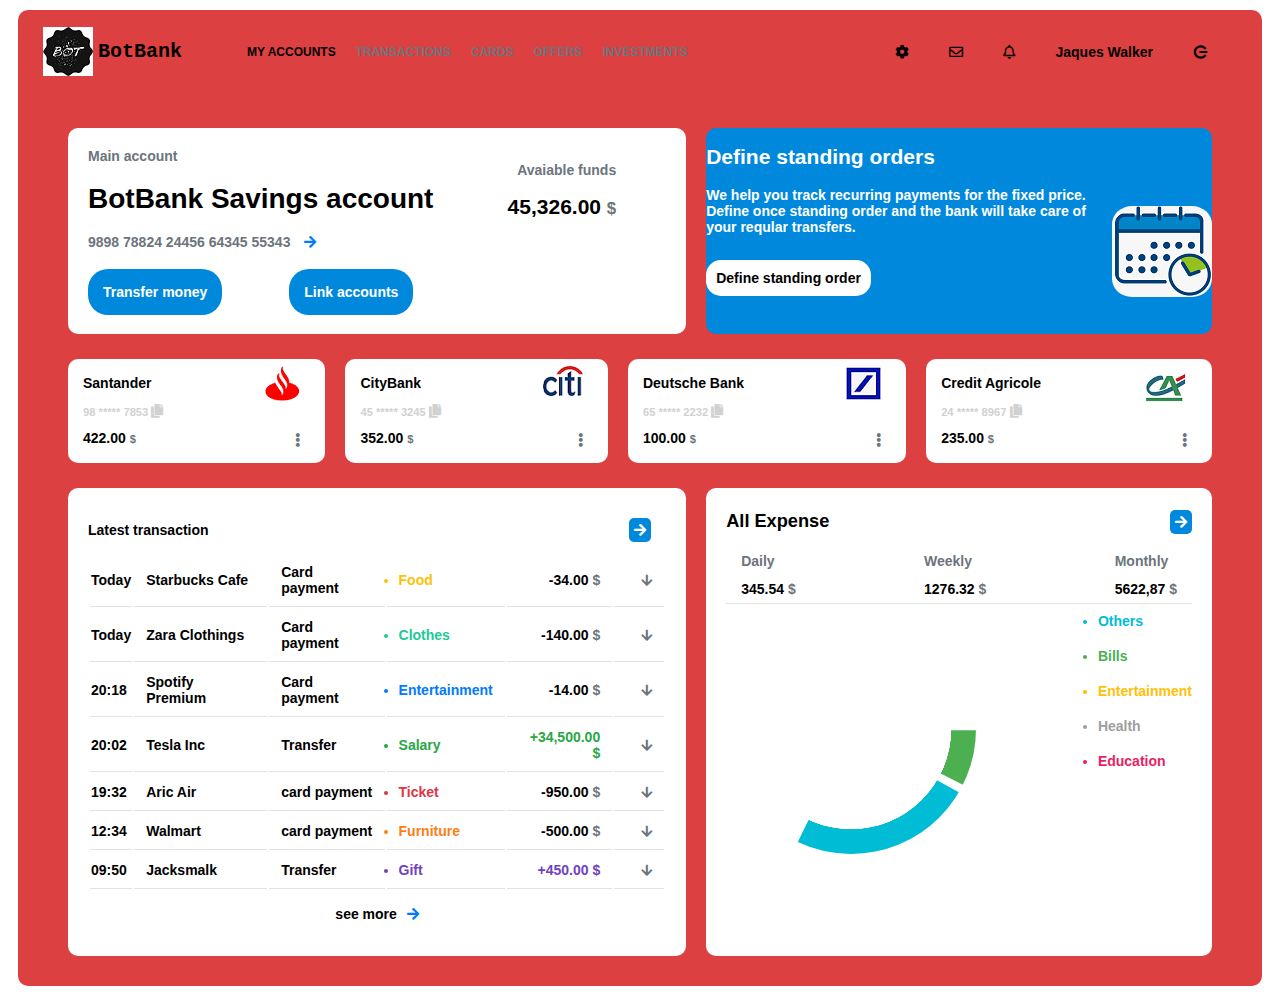
==== index.html @ d10c34f2 "remove unnecessary files" ====
<!DOCTYPE html>
<html>
    <head>
        <title>Bank Application Interface</title>
        <link rel="stylesheet" href="fontawesome/css/all.css">
        <link rel="stylesheet" href="css/style.css">
        <script type="application/javascript" src="js/rpie.js"></script>
    </head>
    <body>
        <div class="container">
            <header class="header-area">
                <div class="details">
                    <nav class="navbar">
                        <div class="brand">
                            <img src="images/bot.PNG" alt="">
                            <p>BotBank</p>
                        </div>
                        <ul>
                            <li class="nav-item"><a href="#" class="nav-link active">My accounts</a></li>
                            <li class="nav-item"><a href="#" class="nav-link">Transactions</a></li>
                            <li class="nav-item"><a href="#" class="nav-link">Cards</a></li>
                            <li class="nav-item"><a href="#" class="nav-link">Offers</a></li>
                            <li class="nav-item"><a href="#" class="nav-link">Investments</a></li>
                        </ul>
                    </nav>
                </div>
                <div class="settings">
                    <a href="#" class="icon"><li class="fas fa-cog"></li></a>
                    <a href="#" class="icon"><li class="far fa-envelope"></li></a>
                    <a href="#" class="icon"><li class="far fa-bell"></li></a>
                    <a href="#" class="icon">Jaques Walker</a>
                    <a href="#" class="icon"><li class="fas fa-power-off fa-rotate-90"></li></a>
                </div>
            </header>

            <main class="main-area">
                <div class="main-top">
                    <div class="top1">
                        <div class="account-details">
                            <div class="main-account">
                                <p class="sec">Main account</p>
                                <h1>BotBank Savings account</h1>
                                <p class="sec">9898 78824 24456 64345 55343  <li class="fas fa-arrow-right arrow"></li></p>
                                <div class="process">
                                    <p><a href="" class="transact">Transfer money</a></p>
                                    <p><a href="" class="transact">Link accounts</a></p>
                                </div>
                            </div>
    
                            <div class="funds">
                                <p class="sec">Avaiable funds</p>
                                <h2>45,326.00 <span class="sec">$</span></h2>
                            </div>
                        </div>
                    </div>

                    <div class="top2">
                        <section class="standard">
                            <div class="standard-info">
                                <h2>Define standing orders</h2>
                                <p class="message">We help you track recurring payments for the fixed price. Define once standing order 
                                    and the bank will take care of your reqular transfers.
                                </p>
                                <p><a href="#">Define standing order</a></p>
                            </div>
                            <div class="track">
                                <span class="next"></span>
                                <span class="next"></span>
                                <span class="next"></span>
                                <img src="images/cal1.PNG" alt="">
                            </div>
                        </section>
                    </div>
                </div>

                <div class="main-middle">
                    <div class="san transactions">
                        <div class="bank-name">
                            <h2>Santander</h2>
                            <p>98 ***** 7853 <li class="fas fa-copy copy"></li></p>
                            <h2 class="amount">422.00 <span class="sec">$</span></h2>
                        </div>
                        <div class="bank-logo">
                            <img src="images/santander.png" alt="">
                            <a href="#"><span class="sec"><li class="fas fa-ellipsis-v"></li></span></a>
                        </div>
                    </div>
                    
                    <div class="citi transactions">
                        <div class="bank-name">
                            <h2>CityBank</h2>
                            <p>45 ***** 3245 <li class="fas fa-copy copy"></li></p>
                            <h2 class="amount">352.00 <span class="sec">$</span></h2>
                        </div>
                        <div class="bank-logo">
                            <img src="images/citi.png" alt="">
                            <a href="#"><span class="sec"><li class="fas fa-ellipsis-v"></li></span></a>
                        </div>
                    </div>

                    <div class="deut transactions">
                        <div class="bank-name">
                            <h2>Deutsche Bank</h2>
                            <p>65 ***** 2232 <li class="fas fa-copy copy"></li></p>
                            <h2 class="amount">100.00 <span class="sec">$</span></h2>
                        </div>
                        <div class="bank-logo">
                            <img src="images/deutsche.png" alt="">
                            <a href="#"><span class="sec"><li class="fas fa-ellipsis-v"></li></span></a>
                        </div>
                    </div>
                    
                    <div class="agrico transactions">
                        <div class="bank-name">
                            <h2>Credit Agricole</h2>
                            <p>24 ***** 8967 <li class="fas fa-copy copy"></li></p>
                            <h2 class="amount">235.00 <span class="sec">$</span></h2>
                        </div>
                        <div class="bank-logo">
                            <img src="images/agricole.png" alt="">
                            <a href="#"><span class="sec"><li class="fas fa-ellipsis-v"></li></span></a>
                        </div>
                    </div>
                </div>

                <div class="main-bottom">
                    <div class="latest-transaction">
                        <div class="top-latest">
                            <p>Latest transaction</p>
                            <a href=""><li class="fas fa-arrow-right box-arrow"></li></a>
                        </div>
                        
                        <div class="history-table">
                            <table class="transaction-table">
                                <tr>
                                    <th>Today</th>
                                    <td>Starbucks Cafe</td>
                                    <td>Card payment</td>
                                    <td class="color1"><li>Food</li></td>
                                    <td class="money">-34.00 <span class="sec">$</span></td>
                                    <td><a href=""><li class="fas fa-arrow-down sec2"></li></a></td>
                                </tr>
    
                                <tr>
                                    <th>Today</th>
                                    <td>Zara Clothings</td>
                                    <td>Card payment</td>
                                    <td class="color2"><li>Clothes</li></td>
                                    <td class="money">-140.00 <span class="sec">$</span></td>
                                    <td><a href=""><li class="fas fa-arrow-down sec2"></li></a></td>
                                </tr>
                                <tr>
                                    <th>20:18</th>
                                    <td>Spotify Premium</td>
                                    <td>Card payment</td>
                                    <td class="color3"><li>Entertainment</li></td>
                                    <td class="money">-14.00 <span class="sec">$</span></td>
                                    <td><a href=""><li class="fas fa-arrow-down sec2"></li></a></td>
                                </tr>
                                <tr>
                                    <th>20:02</th>
                                    <td>Tesla Inc</td>
                                    <td>Transfer</td>
                                    <td class="color4"><li>Salary</li></td>
                                    <td class="money color4">+34,500.00 <span class="sec color4">$</span></td>
                                    <td><a href=""><li class="fas fa-arrow-down sec2"></li></a></td>
                                </tr>
                                
                                <tr>
                                    <th>19:32</th>
                                    <td>Aric Air</td>
                                    <td>card payment</td>
                                    <td class="color5"><li>Ticket</li></td>
                                    <td class="money">-950.00 <span class="sec">$</span></td>
                                    <td><a href=""><li class="fas fa-arrow-down sec2"></li></a></td>
                                </tr>
                                
                                <tr>
                                    <th>12:34</th>
                                    <td>Walmart</td>
                                    <td>card payment</td>
                                    <td class="color6"><li>Furniture</li></td>
                                    <td class="money">-500.00 <span class="sec">$</span></td>
                                    <td><a href=""><li class="fas fa-arrow-down sec2"></li></a></td>
                                </tr>
                                
                                <tr>
                                    <th>09:50</th>
                                    <td>Jacksmalk</td>
                                    <td>Transfer</td>
                                    <td class="color7"><li>Gift</li></td>
                                    <td class="money color7">+450.00 <span class="sec color7">$</span></td>
                                    <td><a href=""><li class="fas fa-arrow-down sec2"></li></a></td>
                                </tr>
                            </table>
                        </div>

                        <div class="bottom-latest">
                            <p><a href="">see more<li class="fas fa-arrow-right arrow"></li></a></p>
                            
                        </div>
                    </div>

                    <div class="expense">
                        <div class="expense-bar">
                            <h2>All expense</h2>
                            <a href=""><li class="fas fa-arrow-right box-arrow"></li></a>
                        </div>

                        <div class="expense-summary">
                            <div>
                                <li class="sec">Daily</li>
                                <li>345.54 <span class="sec">$</span></li>
                            </div>
                            <div>
                                <li class="sec">Weekly</li>
                                <li>1276.32 <span class="sec">$</span></li>
                            </div>
                            <div>
                                <li class="sec">Monthly</li>
                                <li>5622,87 <span class="sec">$</span></li>
                            </div>
                        </div>

                        <div class="expense-chart">
                            <div class="false-For-Bottom-Text">	
                                <div class="mypiechart">	
                                    <canvas id="myCanvas5" width="250" height="250"></canvas>
                                </div>
                            </div>
                            <div class="chart-list">
                                <li class="first">Others</li>
                                <li class="second">Bills</li>
                                <li class="third">Entertainment</li>
                                <li class="fourth">Health</li>
                                <li class="fifth">Education</li>
                            </div>
                        </div>
                    </div>
                </div>
            </main>
        </div>
        <script type="text/javascript">
            var obj5 = {
						values: [15, 50, 20, 85, 30],
						colors: ['#4CAF50', '#00BCD4', '#E91E63', '#FFC107', '#9E9E9E'],
						animation: true,
						doughnutHoleSize: 80,
						doughnutHoleColor: '#fff',
						offset: 5
					  };
		    generatePieGraph('myCanvas5', obj5);
        </script>
    </body>
</html>
---- css/style.css ----
@import "header.css";
@import "cards.css";
@import "account-section.css";
@import "transaction-history.css";
:root {
  --blue: #007bff;
  --indigo: #6610f2;
  --purple: #6f42c1;
  --pink: #e83e8c;
  --red: #dc3545;
  --orange: #fd7e14;
  --yellow: #ffc107;
  --green: #28a745;
  --teal: #20c997;
  --cyan: #17a2b8;
  --white: #fff;
  --gray: #6c757d;
  --gray-dark: #343a40;
  --primary: #007bff;
  --secondary: #6c757d;
  --success: #28a745;
  --info: #17a2b8;
  --warning: #ffc107;
  --danger: #dc3545;
  --light: #f8f9fa;
  --dark: #343a40;
  --black: #000000;
  --font-family-sans-serif: -apple-system, BlinkMacSystemFont, "Segoe UI",
    Roboto, "Helvetica Neue", Arial, sans-serif, "Apple Color Emoji",
    "Segoe UI Emoji", "Segoe UI Symbol", "Noto Color Emoji";
  --font-family-monospace: SFMono-Regular, Menlo, Monaco, Consolas,
    "Liberation Mono", "Courier New", monospace;
}
*,
::after,
::before {
  box-sizing: border-box;
}
body {
  font-family: var(--font-family-sans-serif);
  font-size: 14px;
  font-weight: 600;
  text-align: left;
  background-color: #ffffff;
}
.container {
  min-width: 1024px;
  margin: 10px;
  padding: 10px 25px;
  border-radius: 10px;
  display: flex;
  flex-wrap: wrap;
  flex-direction: column;
  justify-content: center;
  background-color: #dd4040;
}
.main-area {
  padding: 20px 25px;
}
.header-area {
  top: 0;
  display: flex;
  flex-wrap: wrap;
  justify-content: space-between;
  align-items: center;
}
a {
  text-decoration: none;
}
.navbar {
  display: flex;
  align-items: center;
}
.brand {
  display: flex;
  align-items: center;
}
.brand > p {
  padding-left: 5px;
  font-size: 20px;
  font-weight: 600;
  font-family: var(--font-family-monospace);
  color: black;
}
.navbar > ul {
  list-style: none;
  display: flex;
  margin-left: 15px;
}
.nav-link {
  color: var(--secondary);
}
.nav-item {
  padding: 0px 10px;
  font-size: 12px;
  text-transform: uppercase;
  color: var(--secondary);
}
.nav-item > a:hover {
  color: black;
  font-weight: 400;
}
.active {
  color: black;
}
.settings {
  display: flex;
  margin-right: 10px;
}
.icon {
  padding: 0px 20px;
  color: var(--black);
}

.main-top {
  display: grid;
  grid-template-columns: 1.1fr 0.9fr;
  grid-gap: 20px;
  margin-top: 25px;
}
.main-account p {
  display: inline;
}
.top1 {
  grid-column: 1/2;
  background-color: var(--white);
  border-radius: 10px;
  padding: 20px;
}
.account-details {
  display: flex;
  justify-content: space-between;
}
.sec {
  color: var(--secondary);
}
h2 > .sec {
  color: var(--secondary);
  font-weight: 600;
  font-size: 0.8em;
}
.arrow {
  color: var(--primary);
  margin-left: 10px;
}
.process {
  margin-top: 20px;
  display: flex;
  justify-content: space-between;
  align-items: center;
}
.process > a {
  color: var(--white);
}
.transact {
  padding: 15px;
  margin-right: 20px;
  border-radius: 20px;
  outline: none;
  background-color: #0088dd;
  color: var(--white);
}
.funds {
  margin-right: 50px;
  text-align: right;
}
.top2 {
  grid-column: 2/3;
  background-color: #0088dd;
  border-radius: 10px;
}
.standard {
  display: flex;
  justify-content: space-around;
  align-items: center;
}
.standard-info {
  color: var(--white);
}
.standard-info > .message {
  margin-bottom: 35px;
}
.standard-info p > a {
  background-color: var(--white);
  color: var(--black);
  padding: 10px;
  border-radius: 15px;
  outline: none;
  align-self: flex-end;
}
.track {
  align-self: flex-end;
}
.track > img {
  border-radius: 20%;
}
.main-middle {
  display: grid;
  grid-gap: 20px;
  grid-template-columns: 25%, 25%, 25%, 25%;
}
.san {
  grid-column: 1/2;
}
.citi {
  grid-column: 2/3;
}
.deut {
  grid-column: 3/4;
}
.agrico {
  grid-column: 4/5;
}
.transactions {
  margin-top: 25px;
  display: flex;
  justify-content: space-between;
  padding: 5px 15px;
  background-color: var(--white);
  border-radius: 10px;
}
.bank-name > h2 {
  font-size: 1em;
}
.copy {
  color: #d1d1d1;
}
.bank-name p {
  display: inline;
  color: #d1d1d1;
  font-size: 0.8em;
}
.bank-logo {
  display: flex;
  flex-direction: column;
  justify-content: space-between;
  align-items: flex-end;
  padding: 10px;
}
.bank-logo > img {
  align-self: flex-start;
  position: relative;
  bottom: 8px;
}
.main-bottom {
  display: grid;
  grid-template-columns: 1.1fr 0.9fr;
  grid-gap: 20px;
  margin-top: 25px;
}
.latest-transaction {
  grid-column: 1/2;
  background-color: #fff;
  border-radius: 10px;
  padding: 20px;
}
.top-latest {
  display: flex;
  justify-content: space-between;
  align-items: center;
  margin-right: 15px;
}
.box-arrow {
  color: var(--white);
  background-color: #0088dd;
  padding: 5px;
  border-radius: 5px;
}
.transaction-table td {
  padding: 10px 12px;
}
.transaction-table th,
.transaction-table td {
  border-bottom: 1px solid #e2e2e2;
}
.money {
  text-align: right;
}
.sec2 {
  color: var(--secondary);
  margin-left: 15px;
  font-size: 0.8rem;
}
.color1 {
  color: var(--yellow);
}
.color2 {
  color: var(--teal);
}
.color3 {
  color: var(--blue);
}
.color4 {
  color: var(--success);
}
.color5 {
  color: var(--danger);
}
.color6 {
  color: var(--orange);
}
.color7 {
  color: var(--purple);
}
.bottom-latest {
  text-align: center;
}
.bottom-latest > p {
  display: inline-block;
}
.bottom-latest p > a {
  cursor: pointer;
  color: var(--black);
}
.expense {
  grid-column: 2/3;
  background-color: #fff;
  border-radius: 10px;
  padding: 8px 20px;
  display: flex;
  flex-direction: column;
}
.expense-bar {
  text-transform: capitalize;
  display: flex;
  align-items: center;
  justify-content: space-between;
}
.expense-summary {
  text-transform: capitalize;
  line-height: 2em;
  display: flex;
  align-items: center;
  justify-content: space-between;
  padding: 0px 15px;
  border-bottom: 1px solid #e2e2e2;
}
.expense-bar h2 {
  font-size: 1.3em;
}
.expense-summary div {
  list-style: none;
}
.first {
  color: #00bcd4;
}
.second {
  color: #4caf50;
}
.third {
  color: #ffc107;
}
.fourth {
  color: #9e9e9e;
}
.fifth {
  color: #e91e63;
}
.expense-chart {
  display: flex;
  justify-content: space-between;
  flex-wrap: nowrap;
}
.chart-list {
  line-height: 2.5em;
}
@media (max-width: 600px) {
  .main-top {
    display: grid;
    grid-gap: 10px;
    grid-template-columns: 1fr;
    grid-template-rows: auto, auto;
  }
  .top2 {
    grid-column: 1/2;
    grid-row: 2/3;
  }
}
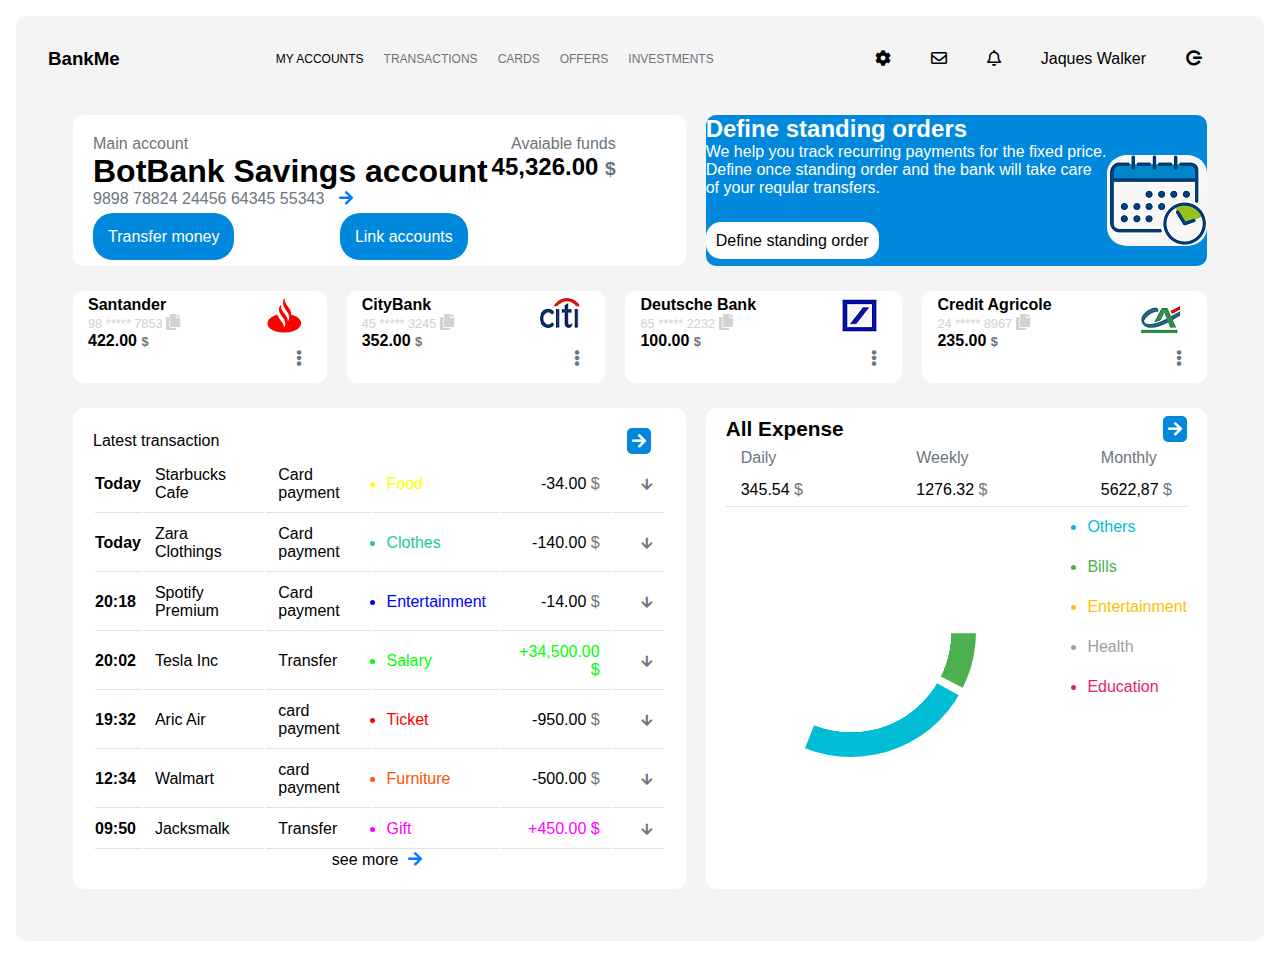
==== commit 16e3b391: ":rocket: remove extra unused colors" ====
--- a/index.html
+++ b/index.html
@@ -1,255 +1,313 @@
 <!DOCTYPE html>
 <html>
-    <head>
-        <title>Bank Application Interface</title>
-        <link rel="stylesheet" href="fontawesome/css/all.css">
-        <link rel="stylesheet" href="css/style.css">
-        <script type="application/javascript" src="js/rpie.js"></script>
-    </head>
-    <body>
-        <div class="container">
-            <header class="header-area">
-                <div class="details">
-                    <nav class="navbar">
-                        <div class="brand">
-                            <img src="images/bot.PNG" alt="">
-                            <p>BotBank</p>
-                        </div>
-                        <ul>
-                            <li class="nav-item"><a href="#" class="nav-link active">My accounts</a></li>
-                            <li class="nav-item"><a href="#" class="nav-link">Transactions</a></li>
-                            <li class="nav-item"><a href="#" class="nav-link">Cards</a></li>
-                            <li class="nav-item"><a href="#" class="nav-link">Offers</a></li>
-                            <li class="nav-item"><a href="#" class="nav-link">Investments</a></li>
-                        </ul>
-                    </nav>
+  <head>
+    <title>Banking Interface</title>
+    <link rel="stylesheet" href="css/all.css" />
+    <link rel="stylesheet" href="css/style.css" />
+
+    <script type="application/javascript" src="js/rpie.js"></script>
+  </head>
+  <body>
+    <!-- Application Container -->
+    <div class="container">
+      <!-- Navigation Section -->
+      <div class="navigation">
+        <div class="brand">
+          <h3>BankMe</h3>
+        </div>
+        <div class="features">
+          <nav class="navbar">
+            <ul>
+              <li class="nav-item">
+                <a href="#" class="nav-link active">My accounts</a>
+              </li>
+              <li class="nav-item">
+                <a href="#" class="nav-link">Transactions</a>
+              </li>
+              <li class="nav-item"><a href="#" class="nav-link">Cards</a></li>
+              <li class="nav-item"><a href="#" class="nav-link">Offers</a></li>
+              <li class="nav-item">
+                <a href="#" class="nav-link">Investments</a>
+              </li>
+            </ul>
+          </nav>
+        </div>
+        <div class="settings">
+          <a href="#" class="icon"><li class="fas fa-cog"></li></a>
+          <a href="#" class="icon"><li class="far fa-envelope"></li></a>
+          <a href="#" class="icon"><li class="far fa-bell"></li></a>
+          <a href="#" class="icon">Jaques Walker</a>
+          <a href="#" class="icon"
+            ><li class="fas fa-power-off fa-rotate-90"></li
+          ></a>
+        </div>
+      </div>
+      <!-- ---------- Navigation Section ends here ---------- -->
+
+      <main class="main-area">
+        <div class="main-top">
+          <div class="top1">
+            <div class="account-details">
+              <div class="main-account">
+                <p class="sec">Main account</p>
+                <h1>BotBank Savings account</h1>
+                <p class="sec">
+                  9898 78824 24456 64345 55343
+                  <li class="fas fa-arrow-right arrow"></li>
+                </p>
+                <div class="process">
+                  <p><a href="" class="transact">Transfer money</a></p>
+                  <p><a href="" class="transact">Link accounts</a></p>
                 </div>
-                <div class="settings">
-                    <a href="#" class="icon"><li class="fas fa-cog"></li></a>
-                    <a href="#" class="icon"><li class="far fa-envelope"></li></a>
-                    <a href="#" class="icon"><li class="far fa-bell"></li></a>
-                    <a href="#" class="icon">Jaques Walker</a>
-                    <a href="#" class="icon"><li class="fas fa-power-off fa-rotate-90"></li></a>
+              </div>
+
+              <div class="funds">
+                <p class="sec">Avaiable funds</p>
+                <h2>45,326.00 <span class="sec">$</span></h2>
+              </div>
+            </div>
+          </div>
+
+          <div class="top2">
+            <section class="standard">
+              <div class="standard-info">
+                <h2>Define standing orders</h2>
+                <p class="message">
+                  We help you track recurring payments for the fixed price.
+                  Define once standing order and the bank will take care of your
+                  reqular transfers.
+                </p>
+                <p><a href="#">Define standing order</a></p>
+              </div>
+              <div class="track">
+                <span class="next"></span>
+                <span class="next"></span>
+                <span class="next"></span>
+                <img src="images/cal1.PNG" alt="" />
+              </div>
+            </section>
+          </div>
+        </div>
+
+        <div class="main-middle">
+          <div class="san transactions">
+            <div class="bank-name">
+              <h2>Santander</h2>
+              <p>
+                98 ***** 7853
+                <li class="fas fa-copy copy"></li>
+              </p>
+              <h2 class="amount">422.00 <span class="sec">$</span></h2>
+            </div>
+            <div class="bank-logo">
+              <img src="images/santander.png" alt="" />
+              <a href="#"
+                ><span class="sec"><li class="fas fa-ellipsis-v"></li></span
+              ></a>
+            </div>
+          </div>
+
+          <div class="citi transactions">
+            <div class="bank-name">
+              <h2>CityBank</h2>
+              <p>
+                45 ***** 3245
+                <li class="fas fa-copy copy"></li>
+              </p>
+              <h2 class="amount">352.00 <span class="sec">$</span></h2>
+            </div>
+            <div class="bank-logo">
+              <img src="images/citi.png" alt="" />
+              <a href="#"
+                ><span class="sec"><li class="fas fa-ellipsis-v"></li></span
+              ></a>
+            </div>
+          </div>
+
+          <div class="deut transactions">
+            <div class="bank-name">
+              <h2>Deutsche Bank</h2>
+              <p>
+                65 ***** 2232
+                <li class="fas fa-copy copy"></li>
+              </p>
+              <h2 class="amount">100.00 <span class="sec">$</span></h2>
+            </div>
+            <div class="bank-logo">
+              <img src="images/deutsche.png" alt="" />
+              <a href="#"
+                ><span class="sec"><li class="fas fa-ellipsis-v"></li></span
+              ></a>
+            </div>
+          </div>
+
+          <div class="agrico transactions">
+            <div class="bank-name">
+              <h2>Credit Agricole</h2>
+              <p>
+                24 ***** 8967
+                <li class="fas fa-copy copy"></li>
+              </p>
+              <h2 class="amount">235.00 <span class="sec">$</span></h2>
+            </div>
+            <div class="bank-logo">
+              <img src="images/agricole.png" alt="" />
+              <a href="#"
+                ><span class="sec"><li class="fas fa-ellipsis-v"></li></span
+              ></a>
+            </div>
+          </div>
+        </div>
+
+        <div class="main-bottom">
+          <div class="latest-transaction">
+            <div class="top-latest">
+              <p>Latest transaction</p>
+              <a href=""><li class="fas fa-arrow-right box-arrow"></li></a>
+            </div>
+
+            <div class="history-table">
+              <table class="transaction-table">
+                <tr>
+                  <th>Today</th>
+                  <td>Starbucks Cafe</td>
+                  <td>Card payment</td>
+                  <td class="color1"><li>Food</li></td>
+                  <td class="money">-34.00 <span class="sec">$</span></td>
+                  <td>
+                    <a href=""><li class="fas fa-arrow-down sec2"></li></a>
+                  </td>
+                </tr>
+
+                <tr>
+                  <th>Today</th>
+                  <td>Zara Clothings</td>
+                  <td>Card payment</td>
+                  <td class="color2"><li>Clothes</li></td>
+                  <td class="money">-140.00 <span class="sec">$</span></td>
+                  <td>
+                    <a href=""><li class="fas fa-arrow-down sec2"></li></a>
+                  </td>
+                </tr>
+                <tr>
+                  <th>20:18</th>
+                  <td>Spotify Premium</td>
+                  <td>Card payment</td>
+                  <td class="color3"><li>Entertainment</li></td>
+                  <td class="money">-14.00 <span class="sec">$</span></td>
+                  <td>
+                    <a href=""><li class="fas fa-arrow-down sec2"></li></a>
+                  </td>
+                </tr>
+                <tr>
+                  <th>20:02</th>
+                  <td>Tesla Inc</td>
+                  <td>Transfer</td>
+                  <td class="color4"><li>Salary</li></td>
+                  <td class="money color4">
+                    +34,500.00 <span class="sec color4">$</span>
+                  </td>
+                  <td>
+                    <a href=""><li class="fas fa-arrow-down sec2"></li></a>
+                  </td>
+                </tr>
+
+                <tr>
+                  <th>19:32</th>
+                  <td>Aric Air</td>
+                  <td>card payment</td>
+                  <td class="color5"><li>Ticket</li></td>
+                  <td class="money">-950.00 <span class="sec">$</span></td>
+                  <td>
+                    <a href=""><li class="fas fa-arrow-down sec2"></li></a>
+                  </td>
+                </tr>
+
+                <tr>
+                  <th>12:34</th>
+                  <td>Walmart</td>
+                  <td>card payment</td>
+                  <td class="color6"><li>Furniture</li></td>
+                  <td class="money">-500.00 <span class="sec">$</span></td>
+                  <td>
+                    <a href=""><li class="fas fa-arrow-down sec2"></li></a>
+                  </td>
+                </tr>
+
+                <tr>
+                  <th>09:50</th>
+                  <td>Jacksmalk</td>
+                  <td>Transfer</td>
+                  <td class="color7"><li>Gift</li></td>
+                  <td class="money color7">
+                    +450.00 <span class="sec color7">$</span>
+                  </td>
+                  <td>
+                    <a href=""><li class="fas fa-arrow-down sec2"></li></a>
+                  </td>
+                </tr>
+              </table>
+            </div>
+
+            <div class="bottom-latest">
+              <p>
+                <a href=""
+                  >see more
+                  <li class="fas fa-arrow-right arrow"></li
+                ></a>
+              </p>
+            </div>
+          </div>
+
+          <div class="expense">
+            <div class="expense-bar">
+              <h2>All expense</h2>
+              <a href=""><li class="fas fa-arrow-right box-arrow"></li></a>
+            </div>
+
+            <div class="expense-summary">
+              <div>
+                <li class="sec">Daily</li>
+                <li>345.54 <span class="sec">$</span></li>
+              </div>
+              <div>
+                <li class="sec">Weekly</li>
+                <li>1276.32 <span class="sec">$</span></li>
+              </div>
+              <div>
+                <li class="sec">Monthly</li>
+                <li>5622,87 <span class="sec">$</span></li>
+              </div>
+            </div>
+
+            <div class="expense-chart">
+              <div class="false-For-Bottom-Text">
+                <div class="mypiechart">
+                  <canvas id="myCanvas5" width="250" height="250"></canvas>
                 </div>
-            </header>
-
-            <main class="main-area">
-                <div class="main-top">
-                    <div class="top1">
-                        <div class="account-details">
-                            <div class="main-account">
-                                <p class="sec">Main account</p>
-                                <h1>BotBank Savings account</h1>
-                                <p class="sec">9898 78824 24456 64345 55343  <li class="fas fa-arrow-right arrow"></li></p>
-                                <div class="process">
-                                    <p><a href="" class="transact">Transfer money</a></p>
-                                    <p><a href="" class="transact">Link accounts</a></p>
-                                </div>
-                            </div>
-    
-                            <div class="funds">
-                                <p class="sec">Avaiable funds</p>
-                                <h2>45,326.00 <span class="sec">$</span></h2>
-                            </div>
-                        </div>
-                    </div>
-
-                    <div class="top2">
-                        <section class="standard">
-                            <div class="standard-info">
-                                <h2>Define standing orders</h2>
-                                <p class="message">We help you track recurring payments for the fixed price. Define once standing order 
-                                    and the bank will take care of your reqular transfers.
-                                </p>
-                                <p><a href="#">Define standing order</a></p>
-                            </div>
-                            <div class="track">
-                                <span class="next"></span>
-                                <span class="next"></span>
-                                <span class="next"></span>
-                                <img src="images/cal1.PNG" alt="">
-                            </div>
-                        </section>
-                    </div>
-                </div>
-
-                <div class="main-middle">
-                    <div class="san transactions">
-                        <div class="bank-name">
-                            <h2>Santander</h2>
-                            <p>98 ***** 7853 <li class="fas fa-copy copy"></li></p>
-                            <h2 class="amount">422.00 <span class="sec">$</span></h2>
-                        </div>
-                        <div class="bank-logo">
-                            <img src="images/santander.png" alt="">
-                            <a href="#"><span class="sec"><li class="fas fa-ellipsis-v"></li></span></a>
-                        </div>
-                    </div>
-                    
-                    <div class="citi transactions">
-                        <div class="bank-name">
-                            <h2>CityBank</h2>
-                            <p>45 ***** 3245 <li class="fas fa-copy copy"></li></p>
-                            <h2 class="amount">352.00 <span class="sec">$</span></h2>
-                        </div>
-                        <div class="bank-logo">
-                            <img src="images/citi.png" alt="">
-                            <a href="#"><span class="sec"><li class="fas fa-ellipsis-v"></li></span></a>
-                        </div>
-                    </div>
-
-                    <div class="deut transactions">
-                        <div class="bank-name">
-                            <h2>Deutsche Bank</h2>
-                            <p>65 ***** 2232 <li class="fas fa-copy copy"></li></p>
-                            <h2 class="amount">100.00 <span class="sec">$</span></h2>
-                        </div>
-                        <div class="bank-logo">
-                            <img src="images/deutsche.png" alt="">
-                            <a href="#"><span class="sec"><li class="fas fa-ellipsis-v"></li></span></a>
-                        </div>
-                    </div>
-                    
-                    <div class="agrico transactions">
-                        <div class="bank-name">
-                            <h2>Credit Agricole</h2>
-                            <p>24 ***** 8967 <li class="fas fa-copy copy"></li></p>
-                            <h2 class="amount">235.00 <span class="sec">$</span></h2>
-                        </div>
-                        <div class="bank-logo">
-                            <img src="images/agricole.png" alt="">
-                            <a href="#"><span class="sec"><li class="fas fa-ellipsis-v"></li></span></a>
-                        </div>
-                    </div>
-                </div>
-
-                <div class="main-bottom">
-                    <div class="latest-transaction">
-                        <div class="top-latest">
-                            <p>Latest transaction</p>
-                            <a href=""><li class="fas fa-arrow-right box-arrow"></li></a>
-                        </div>
-                        
-                        <div class="history-table">
-                            <table class="transaction-table">
-                                <tr>
-                                    <th>Today</th>
-                                    <td>Starbucks Cafe</td>
-                                    <td>Card payment</td>
-                                    <td class="color1"><li>Food</li></td>
-                                    <td class="money">-34.00 <span class="sec">$</span></td>
-                                    <td><a href=""><li class="fas fa-arrow-down sec2"></li></a></td>
-                                </tr>
-    
-                                <tr>
-                                    <th>Today</th>
-                                    <td>Zara Clothings</td>
-                                    <td>Card payment</td>
-                                    <td class="color2"><li>Clothes</li></td>
-                                    <td class="money">-140.00 <span class="sec">$</span></td>
-                                    <td><a href=""><li class="fas fa-arrow-down sec2"></li></a></td>
-                                </tr>
-                                <tr>
-                                    <th>20:18</th>
-                                    <td>Spotify Premium</td>
-                                    <td>Card payment</td>
-                                    <td class="color3"><li>Entertainment</li></td>
-                                    <td class="money">-14.00 <span class="sec">$</span></td>
-                                    <td><a href=""><li class="fas fa-arrow-down sec2"></li></a></td>
-                                </tr>
-                                <tr>
-                                    <th>20:02</th>
-                                    <td>Tesla Inc</td>
-                                    <td>Transfer</td>
-                                    <td class="color4"><li>Salary</li></td>
-                                    <td class="money color4">+34,500.00 <span class="sec color4">$</span></td>
-                                    <td><a href=""><li class="fas fa-arrow-down sec2"></li></a></td>
-                                </tr>
-                                
-                                <tr>
-                                    <th>19:32</th>
-                                    <td>Aric Air</td>
-                                    <td>card payment</td>
-                                    <td class="color5"><li>Ticket</li></td>
-                                    <td class="money">-950.00 <span class="sec">$</span></td>
-                                    <td><a href=""><li class="fas fa-arrow-down sec2"></li></a></td>
-                                </tr>
-                                
-                                <tr>
-                                    <th>12:34</th>
-                                    <td>Walmart</td>
-                                    <td>card payment</td>
-                                    <td class="color6"><li>Furniture</li></td>
-                                    <td class="money">-500.00 <span class="sec">$</span></td>
-                                    <td><a href=""><li class="fas fa-arrow-down sec2"></li></a></td>
-                                </tr>
-                                
-                                <tr>
-                                    <th>09:50</th>
-                                    <td>Jacksmalk</td>
-                                    <td>Transfer</td>
-                                    <td class="color7"><li>Gift</li></td>
-                                    <td class="money color7">+450.00 <span class="sec color7">$</span></td>
-                                    <td><a href=""><li class="fas fa-arrow-down sec2"></li></a></td>
-                                </tr>
-                            </table>
-                        </div>
-
-                        <div class="bottom-latest">
-                            <p><a href="">see more<li class="fas fa-arrow-right arrow"></li></a></p>
-                            
-                        </div>
-                    </div>
-
-                    <div class="expense">
-                        <div class="expense-bar">
-                            <h2>All expense</h2>
-                            <a href=""><li class="fas fa-arrow-right box-arrow"></li></a>
-                        </div>
-
-                        <div class="expense-summary">
-                            <div>
-                                <li class="sec">Daily</li>
-                                <li>345.54 <span class="sec">$</span></li>
-                            </div>
-                            <div>
-                                <li class="sec">Weekly</li>
-                                <li>1276.32 <span class="sec">$</span></li>
-                            </div>
-                            <div>
-                                <li class="sec">Monthly</li>
-                                <li>5622,87 <span class="sec">$</span></li>
-                            </div>
-                        </div>
-
-                        <div class="expense-chart">
-                            <div class="false-For-Bottom-Text">	
-                                <div class="mypiechart">	
-                                    <canvas id="myCanvas5" width="250" height="250"></canvas>
-                                </div>
-                            </div>
-                            <div class="chart-list">
-                                <li class="first">Others</li>
-                                <li class="second">Bills</li>
-                                <li class="third">Entertainment</li>
-                                <li class="fourth">Health</li>
-                                <li class="fifth">Education</li>
-                            </div>
-                        </div>
-                    </div>
-                </div>
-            </main>
-        </div>
-        <script type="text/javascript">
-            var obj5 = {
-						values: [15, 50, 20, 85, 30],
-						colors: ['#4CAF50', '#00BCD4', '#E91E63', '#FFC107', '#9E9E9E'],
-						animation: true,
-						doughnutHoleSize: 80,
-						doughnutHoleColor: '#fff',
-						offset: 5
-					  };
-		    generatePieGraph('myCanvas5', obj5);
-        </script>
-    </body>
-</html>+              </div>
+              <div class="chart-list">
+                <li class="first">Others</li>
+                <li class="second">Bills</li>
+                <li class="third">Entertainment</li>
+                <li class="fourth">Health</li>
+                <li class="fifth">Education</li>
+              </div>
+            </div>
+          </div>
+        </div>
+      </main>
+    </div>
+    <script type="text/javascript">
+      var obj5 = {
+        values: [15, 50, 20, 85, 30],
+        colors: ["#4CAF50", "#00BCD4", "#E91E63", "#FFC107", "#9E9E9E"],
+        animation: true,
+        doughnutHoleSize: 80,
+        doughnutHoleColor: "#fff",
+        offset: 5,
+      };
+      generatePieGraph("myCanvas5", obj5);
+    </script>
+  </body>
+</html>
--- a/css/style.css
+++ b/css/style.css
@@ -1,69 +1,33 @@
-@import "header.css";
-@import "cards.css";
-@import "account-section.css";
-@import "transaction-history.css";
-:root {
-  --blue: #007bff;
-  --indigo: #6610f2;
-  --purple: #6f42c1;
-  --pink: #e83e8c;
-  --red: #dc3545;
-  --orange: #fd7e14;
-  --yellow: #ffc107;
-  --green: #28a745;
-  --teal: #20c997;
-  --cyan: #17a2b8;
-  --white: #fff;
-  --gray: #6c757d;
-  --gray-dark: #343a40;
-  --primary: #007bff;
-  --secondary: #6c757d;
-  --success: #28a745;
-  --info: #17a2b8;
-  --warning: #ffc107;
-  --danger: #dc3545;
-  --light: #f8f9fa;
-  --dark: #343a40;
-  --black: #000000;
-  --font-family-sans-serif: -apple-system, BlinkMacSystemFont, "Segoe UI",
-    Roboto, "Helvetica Neue", Arial, sans-serif, "Apple Color Emoji",
-    "Segoe UI Emoji", "Segoe UI Symbol", "Noto Color Emoji";
-  --font-family-monospace: SFMono-Regular, Menlo, Monaco, Consolas,
-    "Liberation Mono", "Courier New", monospace;
-}
-*,
-::after,
-::before {
+* {
   box-sizing: border-box;
-}
+  padding: 0;
+  margin: 0;
+}
+
 body {
-  font-family: var(--font-family-sans-serif);
-  font-size: 14px;
-  font-weight: 600;
+  font-family: "Segoe UI", Tahoma, Geneva, Verdana, sans-serif;
   text-align: left;
   background-color: #ffffff;
 }
+
 .container {
-  min-width: 1024px;
-  margin: 10px;
-  padding: 10px 25px;
-  border-radius: 10px;
-  display: flex;
-  flex-wrap: wrap;
-  flex-direction: column;
-  justify-content: center;
-  background-color: #dd4040;
-}
+  background: #f4f4f4;
+  margin: 1rem;
+  padding: 2rem;
+  border-radius: 10px;
+}
+
 .main-area {
   padding: 20px 25px;
 }
-.header-area {
+.navigation {
   top: 0;
   display: flex;
   flex-wrap: wrap;
   justify-content: space-between;
   align-items: center;
 }
+
 a {
   text-decoration: none;
 }
@@ -79,7 +43,7 @@
   padding-left: 5px;
   font-size: 20px;
   font-weight: 600;
-  font-family: var(--font-family-monospace);
+  font-family: monospace;
   color: black;
 }
 .navbar > ul {
@@ -88,13 +52,13 @@
   margin-left: 15px;
 }
 .nav-link {
-  color: var(--secondary);
+  color: #6c757d;
 }
 .nav-item {
   padding: 0px 10px;
   font-size: 12px;
   text-transform: uppercase;
-  color: var(--secondary);
+  color: #6c757d;
 }
 .nav-item > a:hover {
   color: black;
@@ -109,7 +73,7 @@
 }
 .icon {
   padding: 0px 20px;
-  color: var(--black);
+  color: #000;
 }
 
 .main-top {
@@ -123,7 +87,7 @@
 }
 .top1 {
   grid-column: 1/2;
-  background-color: var(--white);
+  background-color: #fff;
   border-radius: 10px;
   padding: 20px;
 }
@@ -132,15 +96,15 @@
   justify-content: space-between;
 }
 .sec {
-  color: var(--secondary);
+  color: #6c757d;
 }
 h2 > .sec {
-  color: var(--secondary);
+  color: #6c757d;
   font-weight: 600;
   font-size: 0.8em;
 }
 .arrow {
-  color: var(--primary);
+  color: #007bff;
   margin-left: 10px;
 }
 .process {
@@ -150,7 +114,7 @@
   align-items: center;
 }
 .process > a {
-  color: var(--white);
+  color: #fff;
 }
 .transact {
   padding: 15px;
@@ -158,7 +122,7 @@
   border-radius: 20px;
   outline: none;
   background-color: #0088dd;
-  color: var(--white);
+  color: #fff;
 }
 .funds {
   margin-right: 50px;
@@ -175,14 +139,14 @@
   align-items: center;
 }
 .standard-info {
-  color: var(--white);
+  color: #fff;
 }
 .standard-info > .message {
   margin-bottom: 35px;
 }
 .standard-info p > a {
-  background-color: var(--white);
-  color: var(--black);
+  background-color: #fff;
+  color: #000;
   padding: 10px;
   border-radius: 15px;
   outline: none;
@@ -216,7 +180,7 @@
   display: flex;
   justify-content: space-between;
   padding: 5px 15px;
-  background-color: var(--white);
+  background-color: #fff;
   border-radius: 10px;
 }
 .bank-name > h2 {
@@ -261,7 +225,7 @@
   margin-right: 15px;
 }
 .box-arrow {
-  color: var(--white);
+  color: #fff;
   background-color: #0088dd;
   padding: 5px;
   border-radius: 5px;
@@ -277,30 +241,30 @@
   text-align: right;
 }
 .sec2 {
-  color: var(--secondary);
+  color: #6c757d;
   margin-left: 15px;
   font-size: 0.8rem;
 }
 .color1 {
-  color: var(--yellow);
+  color: #ff0;
 }
 .color2 {
-  color: var(--teal);
+  color: #20c997;
 }
 .color3 {
-  color: var(--blue);
+  color: #00f;
 }
 .color4 {
-  color: var(--success);
+  color: #0f0;
 }
 .color5 {
-  color: var(--danger);
+  color: #f00;
 }
 .color6 {
-  color: var(--orange);
+  color: #f50;
 }
 .color7 {
-  color: var(--purple);
+  color: #f0f;
 }
 .bottom-latest {
   text-align: center;
@@ -310,7 +274,7 @@
 }
 .bottom-latest p > a {
   cursor: pointer;
-  color: var(--black);
+  color: #000;
 }
 .expense {
   grid-column: 2/3;
